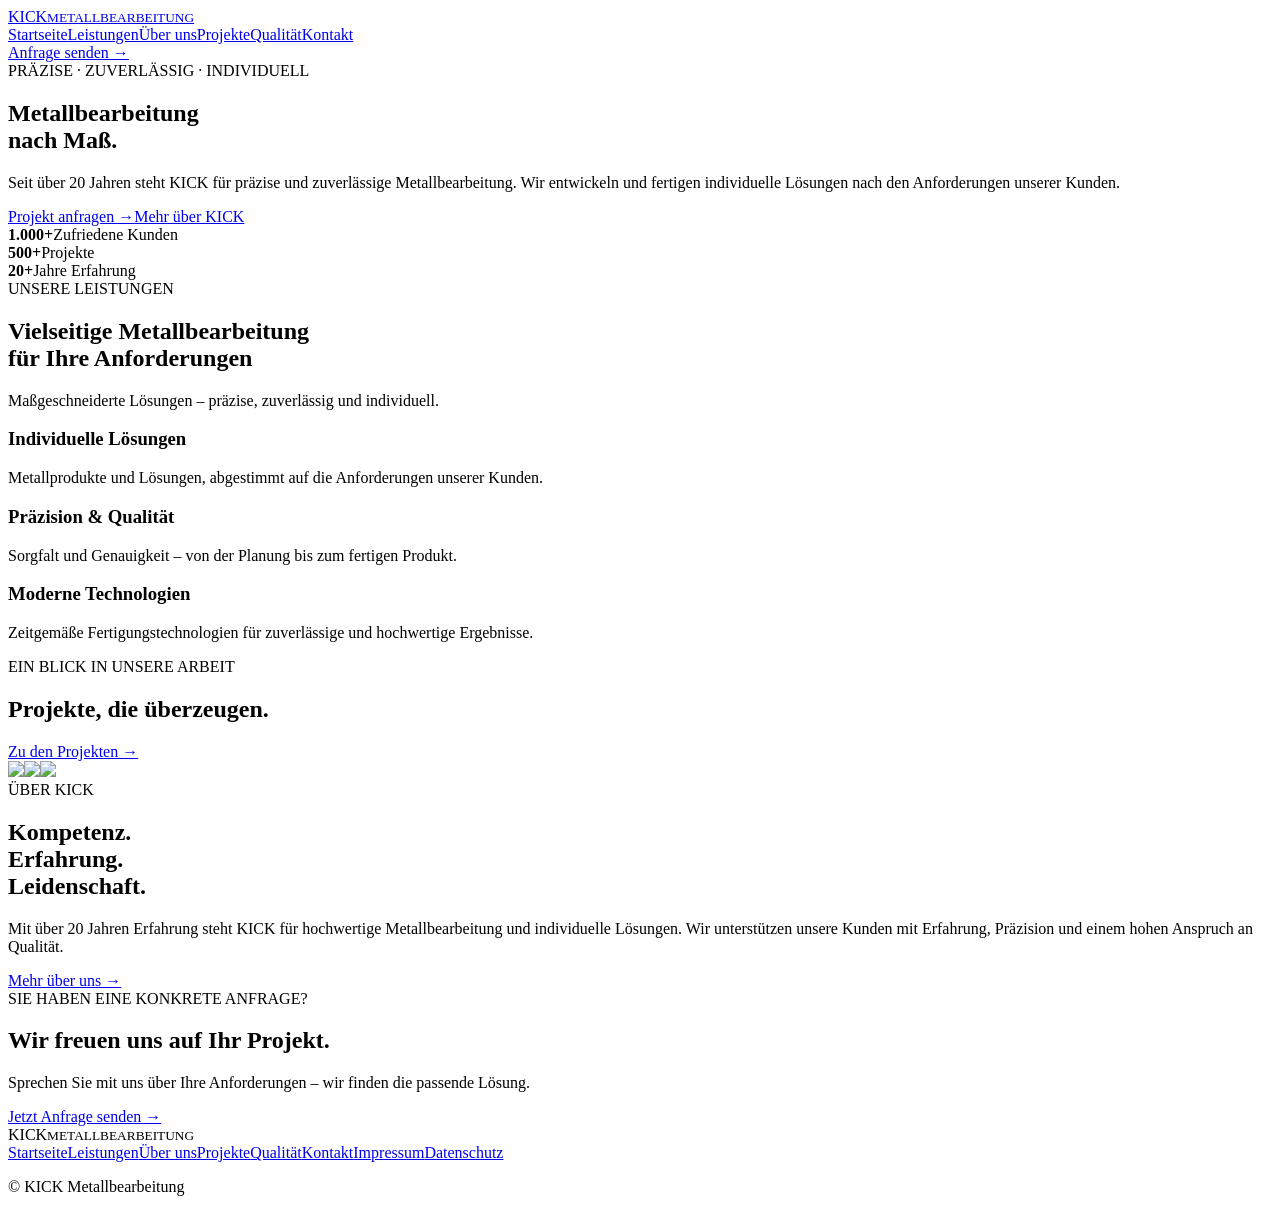
==== index.html @ 418e3778 "Add files via upload" ====
<!doctype html><html lang="de"><head><meta charset="utf-8"><meta name="viewport" content="width=device-width,initial-scale=1"><title>Startseite | KICK Metallbearbeitung</title><meta name="description" content="KICK Metallbearbeitung – präzise, zuverlässige und individuelle Metallbearbeitung."><link rel="stylesheet" href="style.css"></head><body>
<header><nav class="nav"><a class="logo" href="index.html">KICK<small>METALLBEARBEITUNG</small></a><div class="navlinks"><a href="index.html">Startseite</a><a href="leistungen.html">Leistungen</a><a href="ueber-uns.html">Über uns</a><a href="projekte.html">Projekte</a><a href="qualitaet.html">Qualität</a><a href="kontakt.html">Kontakt</a></div><a class="btn" href="kontakt.html">Anfrage senden →</a></nav></header>
<main>
<section class="hero">
  <div class="hero-copy">
    <div class="eyebrow">PRÄZISE · ZUVERLÄSSIG · INDIVIDUELL</div>
    <h1>Metallbearbeitung<br><span>nach Maß.</span></h1>
    <p>Seit über 20 Jahren steht KICK für präzise und zuverlässige Metallbearbeitung. Wir entwickeln und fertigen individuelle Lösungen nach den Anforderungen unserer Kunden.</p>
    <div class="actions"><a class="btn" href="kontakt.html">Projekt anfragen <b>→</b></a><a class="btn ghost" href="ueber-uns.html">Mehr über KICK</a></div>
  </div>
</section>
<section class="stats"><div><strong>1.000+</strong><span>Zufriedene Kunden</span></div><div><strong>500+</strong><span>Projekte</span></div><div><strong>20+</strong><span>Jahre Erfahrung</span></div></section>
<section class="section">
  <div class="section-head"><div><div class="eyebrow blue">UNSERE LEISTUNGEN</div><h2>Vielseitige Metallbearbeitung<br>für Ihre Anforderungen</h2></div><p>Maßgeschneiderte Lösungen – präzise, zuverlässig und individuell.</p></div>
  <div class="cards">
    <article><div class="card-img img1"></div><h3>Individuelle Lösungen</h3><p>Metallprodukte und Lösungen, abgestimmt auf die Anforderungen unserer Kunden.</p></article>
    <article><div class="card-img img2"></div><h3>Präzision & Qualität</h3><p>Sorgfalt und Genauigkeit – von der Planung bis zum fertigen Produkt.</p></article>
    <article><div class="card-img img3"></div><h3>Moderne Technologien</h3><p>Zeitgemäße Fertigungstechnologien für zuverlässige und hochwertige Ergebnisse.</p></article>
  </div>
</section>
<section class="dark section">
  <div class="section-head"><div><div class="eyebrow blue">EIN BLICK IN UNSERE ARBEIT</div><h2>Projekte, die überzeugen.</h2></div><a class="btn ghost" href="projekte.html">Zu den Projekten →</a></div>
  <div class="gallery"><img src="https://www.kick-metallbearbeitung.de/wp-content/uploads/go-x/u/1c421a9f-25f2-4457-b2bb-c07acf626cfc/l0%2Ct398%2Cw1200%2Ch804/image.jpg"><img src="https://www.kick-metallbearbeitung.de/wp-content/uploads/go-x/u/3e0062d3-c594-458a-a4e8-4fc2642ef3b0/l0%2Ct400%2Cw1200%2Ch800/image.jpg"><img src="https://www.kick-metallbearbeitung.de/wp-content/uploads/go-x/u/befdcad6-b4b7-48d0-8e88-6e73eee6be75/l0%2Ct0%2Cw1200%2Ch1600/image.jpg"></div>
</section>
<section class="split section"><div class="building"></div><div><div class="eyebrow blue">ÜBER KICK</div><h2>Kompetenz.<br>Erfahrung.<br>Leidenschaft.</h2><p>Mit über 20 Jahren Erfahrung steht KICK für hochwertige Metallbearbeitung und individuelle Lösungen. Wir unterstützen unsere Kunden mit Erfahrung, Präzision und einem hohen Anspruch an Qualität.</p><a class="btn darkbtn" href="ueber-uns.html">Mehr über uns →</a></div></section>
<section class="cta"><div><div class="eyebrow">SIE HABEN EINE KONKRETE ANFRAGE?</div><h2>Wir freuen uns auf Ihr Projekt.</h2><p>Sprechen Sie mit uns über Ihre Anforderungen – wir finden die passende Lösung.</p></div><a class="btn" href="kontakt.html">Jetzt Anfrage senden →</a></section>
</main><footer><div class="logo">KICK<small>METALLBEARBEITUNG</small></div><div><a href="index.html">Startseite</a><a href="leistungen.html">Leistungen</a><a href="ueber-uns.html">Über uns</a><a href="projekte.html">Projekte</a><a href="qualitaet.html">Qualität</a><a href="kontakt.html">Kontakt</a><a href="impressum.html">Impressum</a><a href="datenschutz.html">Datenschutz</a></div><p>© KICK Metallbearbeitung</p></footer></body></html>
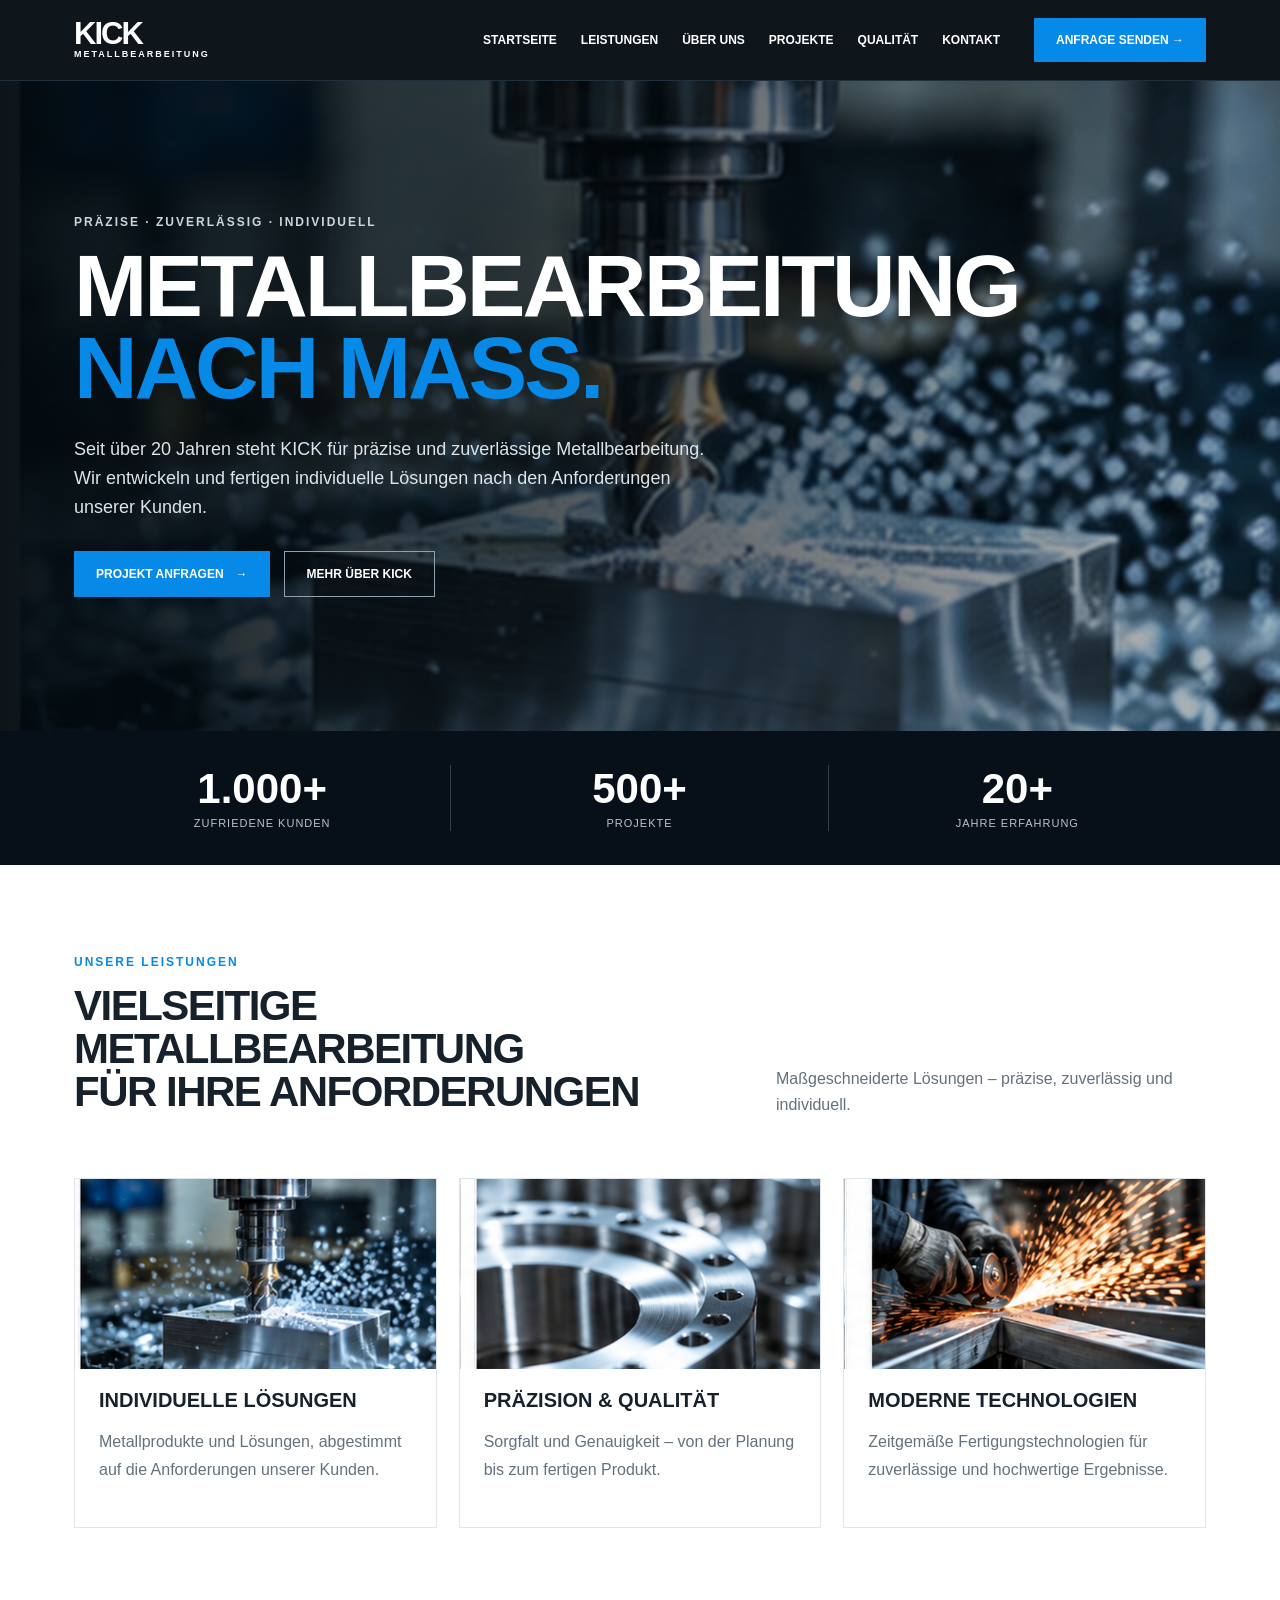
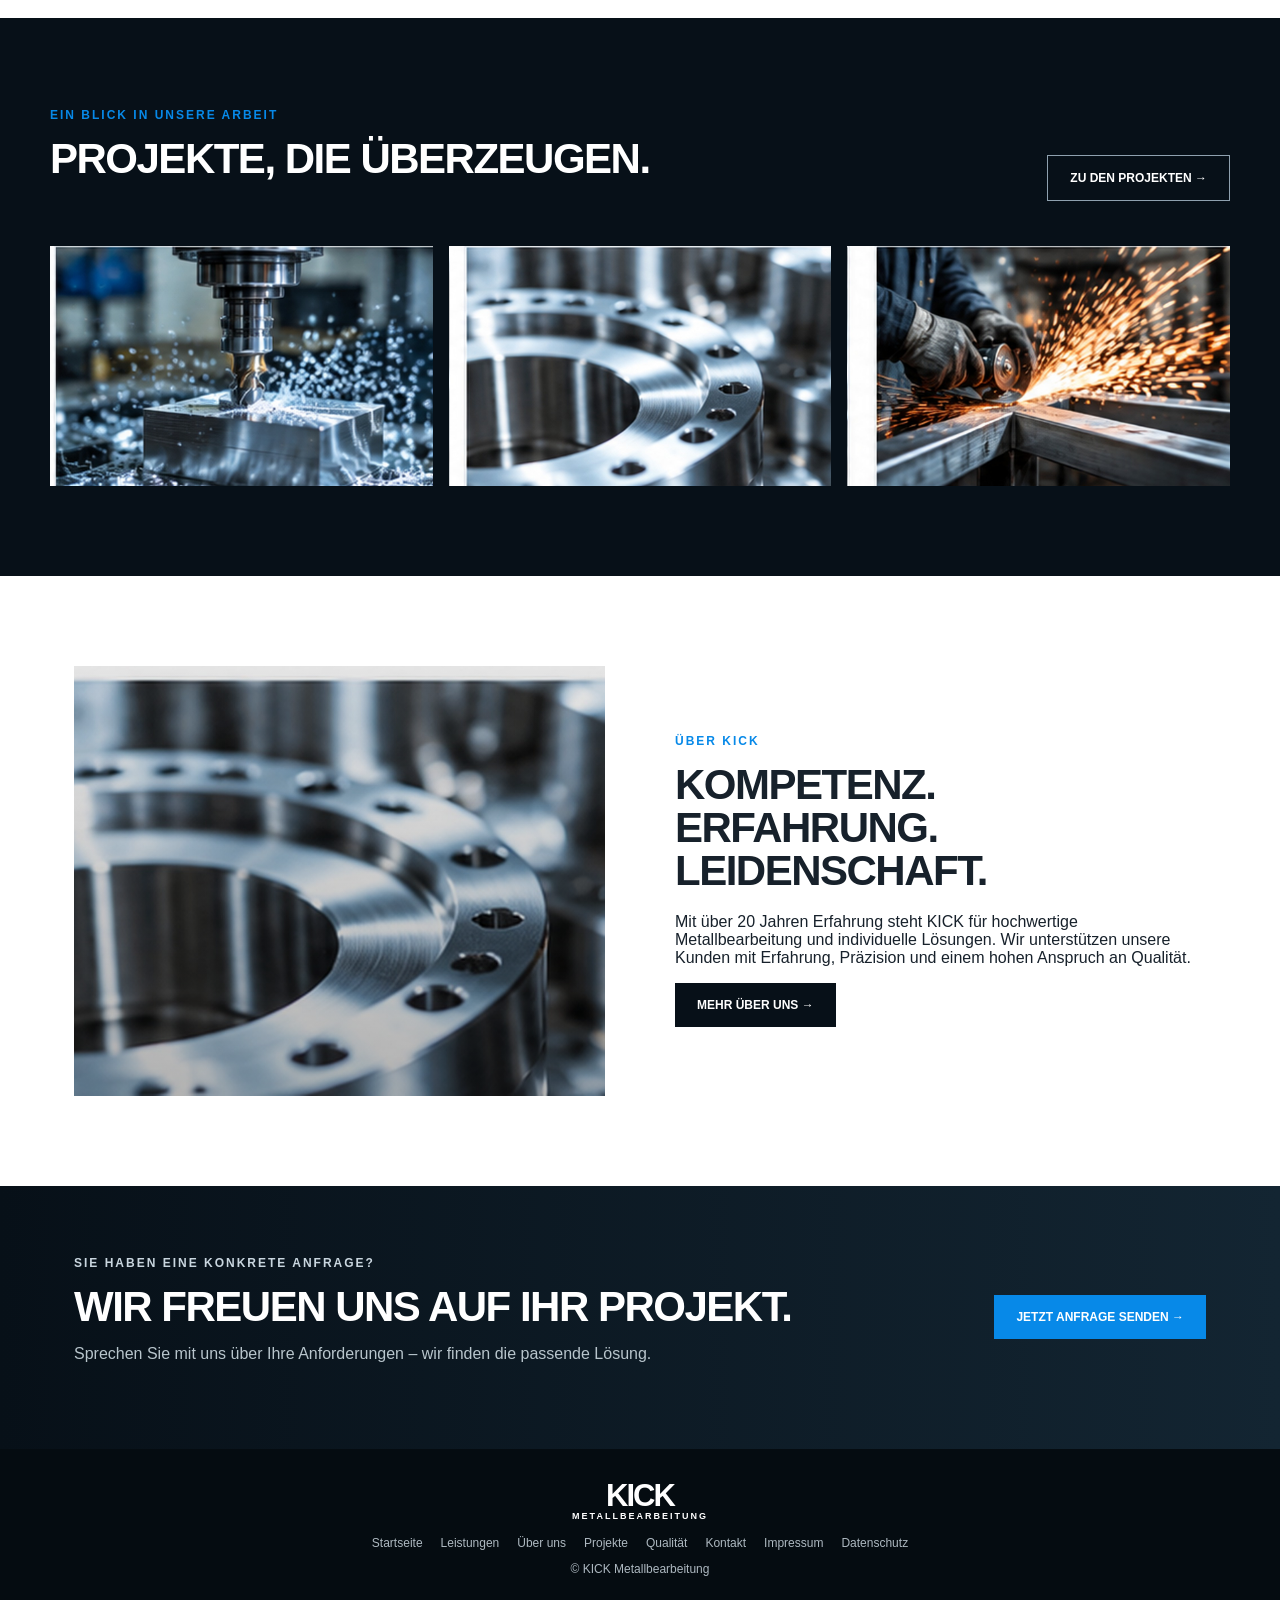
==== commit bb026322: "Add files via upload" ====
--- a/index.html
+++ b/index.html
@@ -20,7 +20,7 @@
 </section>
 <section class="dark section">
   <div class="section-head"><div><div class="eyebrow blue">EIN BLICK IN UNSERE ARBEIT</div><h2>Projekte, die überzeugen.</h2></div><a class="btn ghost" href="projekte.html">Zu den Projekten →</a></div>
-  <div class="gallery"><img src="https://www.kick-metallbearbeitung.de/wp-content/uploads/go-x/u/1c421a9f-25f2-4457-b2bb-c07acf626cfc/l0%2Ct398%2Cw1200%2Ch804/image.jpg"><img src="https://www.kick-metallbearbeitung.de/wp-content/uploads/go-x/u/3e0062d3-c594-458a-a4e8-4fc2642ef3b0/l0%2Ct400%2Cw1200%2Ch800/image.jpg"><img src="https://www.kick-metallbearbeitung.de/wp-content/uploads/go-x/u/befdcad6-b4b7-48d0-8e88-6e73eee6be75/l0%2Ct0%2Cw1200%2Ch1600/image.jpg"></div>
+  <div class="gallery project-gallery"><div class="project-image img1"></div><div class="project-image img2"></div><div class="project-image img3"></div></div>
 </section>
 <section class="split section"><div class="building"></div><div><div class="eyebrow blue">ÜBER KICK</div><h2>Kompetenz.<br>Erfahrung.<br>Leidenschaft.</h2><p>Mit über 20 Jahren Erfahrung steht KICK für hochwertige Metallbearbeitung und individuelle Lösungen. Wir unterstützen unsere Kunden mit Erfahrung, Präzision und einem hohen Anspruch an Qualität.</p><a class="btn darkbtn" href="ueber-uns.html">Mehr über uns →</a></div></section>
 <section class="cta"><div><div class="eyebrow">SIE HABEN EINE KONKRETE ANFRAGE?</div><h2>Wir freuen uns auf Ihr Projekt.</h2><p>Sprechen Sie mit uns über Ihre Anforderungen – wir finden die passende Lösung.</p></div><a class="btn" href="kontakt.html">Jetzt Anfrage senden →</a></section>
--- a/style.css
+++ b/style.css
@@ -0,0 +1,5 @@
+
+:root{--ink:#071018;--blue:#0789e8;--text:#17212b;--muted:#65717d;--light:#f4f6f8;--line:#dfe5ea}
+*{box-sizing:border-box}html{scroll-behavior:smooth}body{margin:0;font-family:Arial,Helvetica,sans-serif;color:var(--text);background:#fff}a{text-decoration:none;color:inherit}
+header{position:sticky;top:0;z-index:20;background:rgba(5,13,19,.96);color:#fff;border-bottom:1px solid #20313d}.nav{max-width:1180px;margin:auto;display:flex;align-items:center;gap:34px;padding:18px 24px}.logo{font-weight:900;font-size:31px;letter-spacing:-2px;line-height:.8}.logo small{display:block;font-size:9px;letter-spacing:2px;margin-top:5px}.navlinks{margin-left:auto;display:flex;gap:24px;font-size:12px;font-weight:700;text-transform:uppercase}.navlinks a:hover{color:var(--blue)}.btn{display:inline-flex;align-items:center;gap:12px;background:var(--blue);color:#fff;padding:15px 22px;font-size:12px;font-weight:800;text-transform:uppercase;border:0;cursor:pointer}.btn.ghost{background:transparent;border:1px solid #8fa1af}.darkbtn{background:var(--ink)}.hero{min-height:650px;display:flex;align-items:center;background:linear-gradient(90deg,rgba(3,11,16,.96),rgba(3,11,16,.64),rgba(3,11,16,.25)),url('images/metallbearbeitung-praezision.jpg') center/cover}.hero-copy{max-width:1180px;width:100%;margin:auto;padding:80px 24px;color:#fff}.eyebrow{font-size:12px;letter-spacing:2px;font-weight:800;color:#c9d6df;margin-bottom:16px}.eyebrow.blue{color:var(--blue)}h1{font-size:clamp(48px,7vw,88px);line-height:.94;margin:0 0 25px;font-weight:900;letter-spacing:-3px;text-transform:uppercase}h1 span,h2 span{color:var(--blue)}h2{font-size:42px;line-height:1.02;margin:0 0 20px;font-weight:900;text-transform:uppercase;letter-spacing:-1.5px}h3{font-size:20px;text-transform:uppercase;margin:20px 0 10px}.hero-copy p,.pagehero p{max-width:650px;font-size:18px;line-height:1.6;color:#dbe4ea}.actions{display:flex;gap:14px;margin-top:30px}.stats{background:#071018;color:#fff;display:grid;grid-template-columns:repeat(3,1fr);max-width:100%;padding:34px max(24px,calc((100% - 1132px)/2))}.stats div{text-align:center;border-right:1px solid #33414a}.stats div:last-child{border:0}.stats strong{display:block;font-size:42px}.stats span{font-size:11px;text-transform:uppercase;letter-spacing:1px;color:#b8c4cb}.section{max-width:1180px;margin:auto;padding:90px 24px}.section-head{display:flex;justify-content:space-between;gap:40px;align-items:end;margin-bottom:45px}.section-head>p{max-width:430px;line-height:1.6;color:var(--muted)}.cards{display:grid;grid-template-columns:repeat(3,1fr);gap:22px}.cards article{background:#fff;border:1px solid var(--line);padding-bottom:28px}.card-img{height:190px;background-size:cover;background-position:center}.img1{background-image:url('images/metallbearbeitung-praezision.jpg')}.img2{background-image:url('images/metallteil-qualitaet.jpg')}.img3{background-image:url('images/metallbearbeitung-technologie.jpg')}.cards h3,.cards p{margin-left:24px;margin-right:24px}.cards p,.service-list p,.two p{color:var(--muted);line-height:1.7}.dark{background:var(--ink);color:#fff;max-width:none}.dark>*{max-width:1180px;margin-left:auto;margin-right:auto}.gallery{display:grid;grid-template-columns:repeat(3,1fr);gap:16px}.project-image{width:100%;height:240px;background-size:cover;background-position:center}.gallery img{width:100%;height:240px;object-fit:cover}.gallery.large{grid-template-columns:repeat(2,1fr)}.gallery.large img{height:360px}.split{display:grid;grid-template-columns:1fr 1fr;gap:70px;align-items:center}.building{min-height:430px;background:linear-gradient(180deg,rgba(0,0,0,.1),rgba(0,0,0,.3)),url('images/metallteil-qualitaet.jpg') center/cover}.cta{background:linear-gradient(90deg,#071018,#132532);color:#fff;padding:70px max(24px,calc((100% - 1132px)/2));display:flex;justify-content:space-between;align-items:center;gap:30px}.cta h2{margin-bottom:8px}.cta p{color:#b8c5cc}.pagehero{padding:110px max(24px,calc((100% - 1180px)/2));color:#fff;background:linear-gradient(90deg,rgba(3,11,16,.95),rgba(3,11,16,.62)),url('images/metallbearbeitung-praezision.jpg') center/cover}.pagehero h1{max-width:900px}.service-list article{display:grid;grid-template-columns:120px 1fr;gap:40px;padding:50px 0;border-bottom:1px solid var(--line)}.num{font-size:55px;font-weight:900;color:var(--blue)}.two{display:grid;grid-template-columns:1fr 1fr;gap:80px}.values{display:grid;grid-template-columns:repeat(3,1fr);background:var(--light);padding:55px max(24px,calc((100% - 1132px)/2));text-align:center}.values b{display:block;font-size:52px}.values span{text-transform:uppercase;font-size:12px;color:var(--muted)}.contact-grid{display:grid;grid-template-columns:1fr 1fr;gap:80px}.contact-box{display:grid;gap:8px;margin-top:30px}.contact-box b{margin-top:15px;text-transform:uppercase;font-size:11px;letter-spacing:1px;color:var(--blue)}form{display:grid;gap:15px}input,textarea{font:inherit;padding:16px;border:1px solid #cfd8df;background:#fff}textarea{min-height:180px;resize:vertical}label{font-size:12px;color:var(--muted)}label input{margin-right:8px}footer{background:#050c11;color:#aeb9c1;padding:35px 24px;text-align:center;font-size:12px}footer .logo{color:#fff;margin-bottom:15px}footer a{margin:0 9px}
+@media(max-width:800px){.nav{flex-wrap:wrap}.navlinks{order:3;width:100%;overflow:auto;gap:18px}.nav .btn{display:none}.hero{min-height:620px}.stats,.cards,.gallery,.split,.two,.contact-grid,.values{grid-template-columns:1fr}.section-head{display:block}.section-head .btn{margin-top:20px}.service-list article{grid-template-columns:1fr;gap:10px}.pagehero{padding-top:75px;padding-bottom:75px}h1{font-size:48px}.cta{display:block}.cta .btn{margin-top:20px}.gallery.large img,.gallery img{height:260px}}
